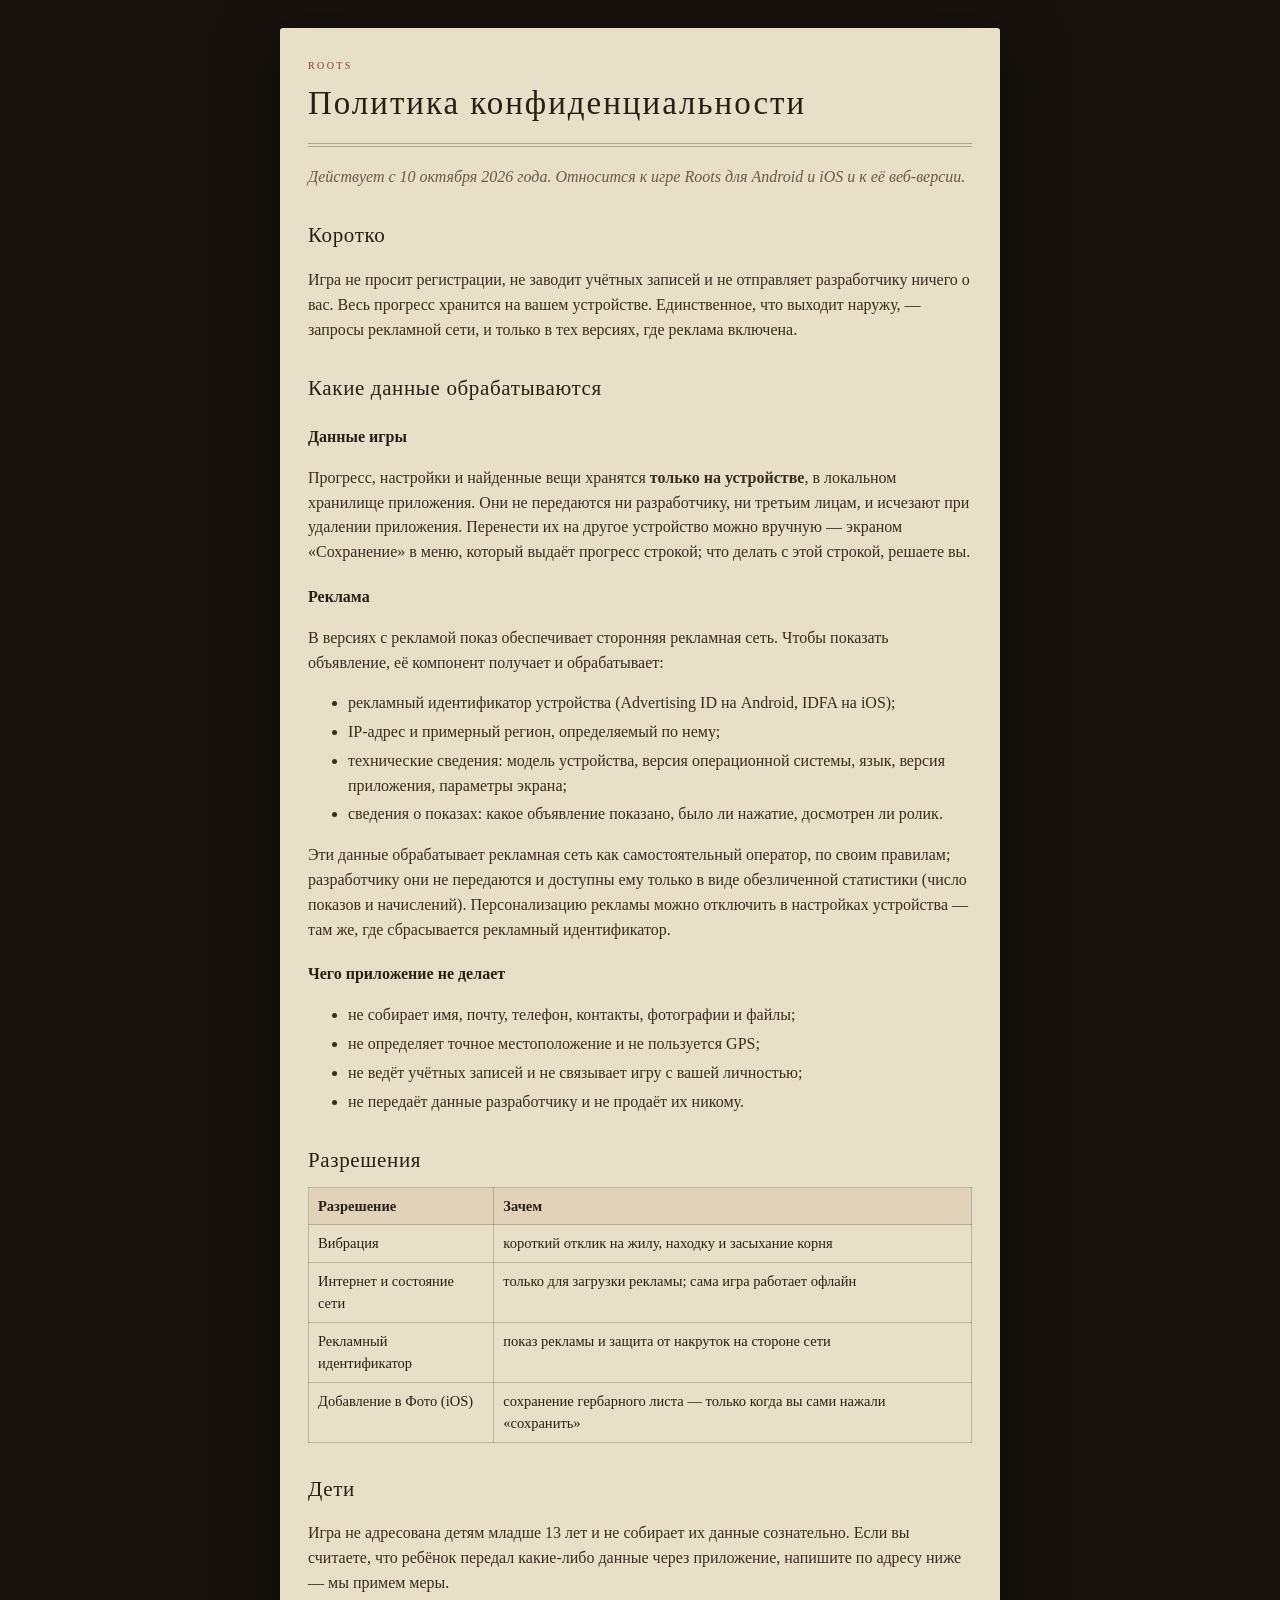
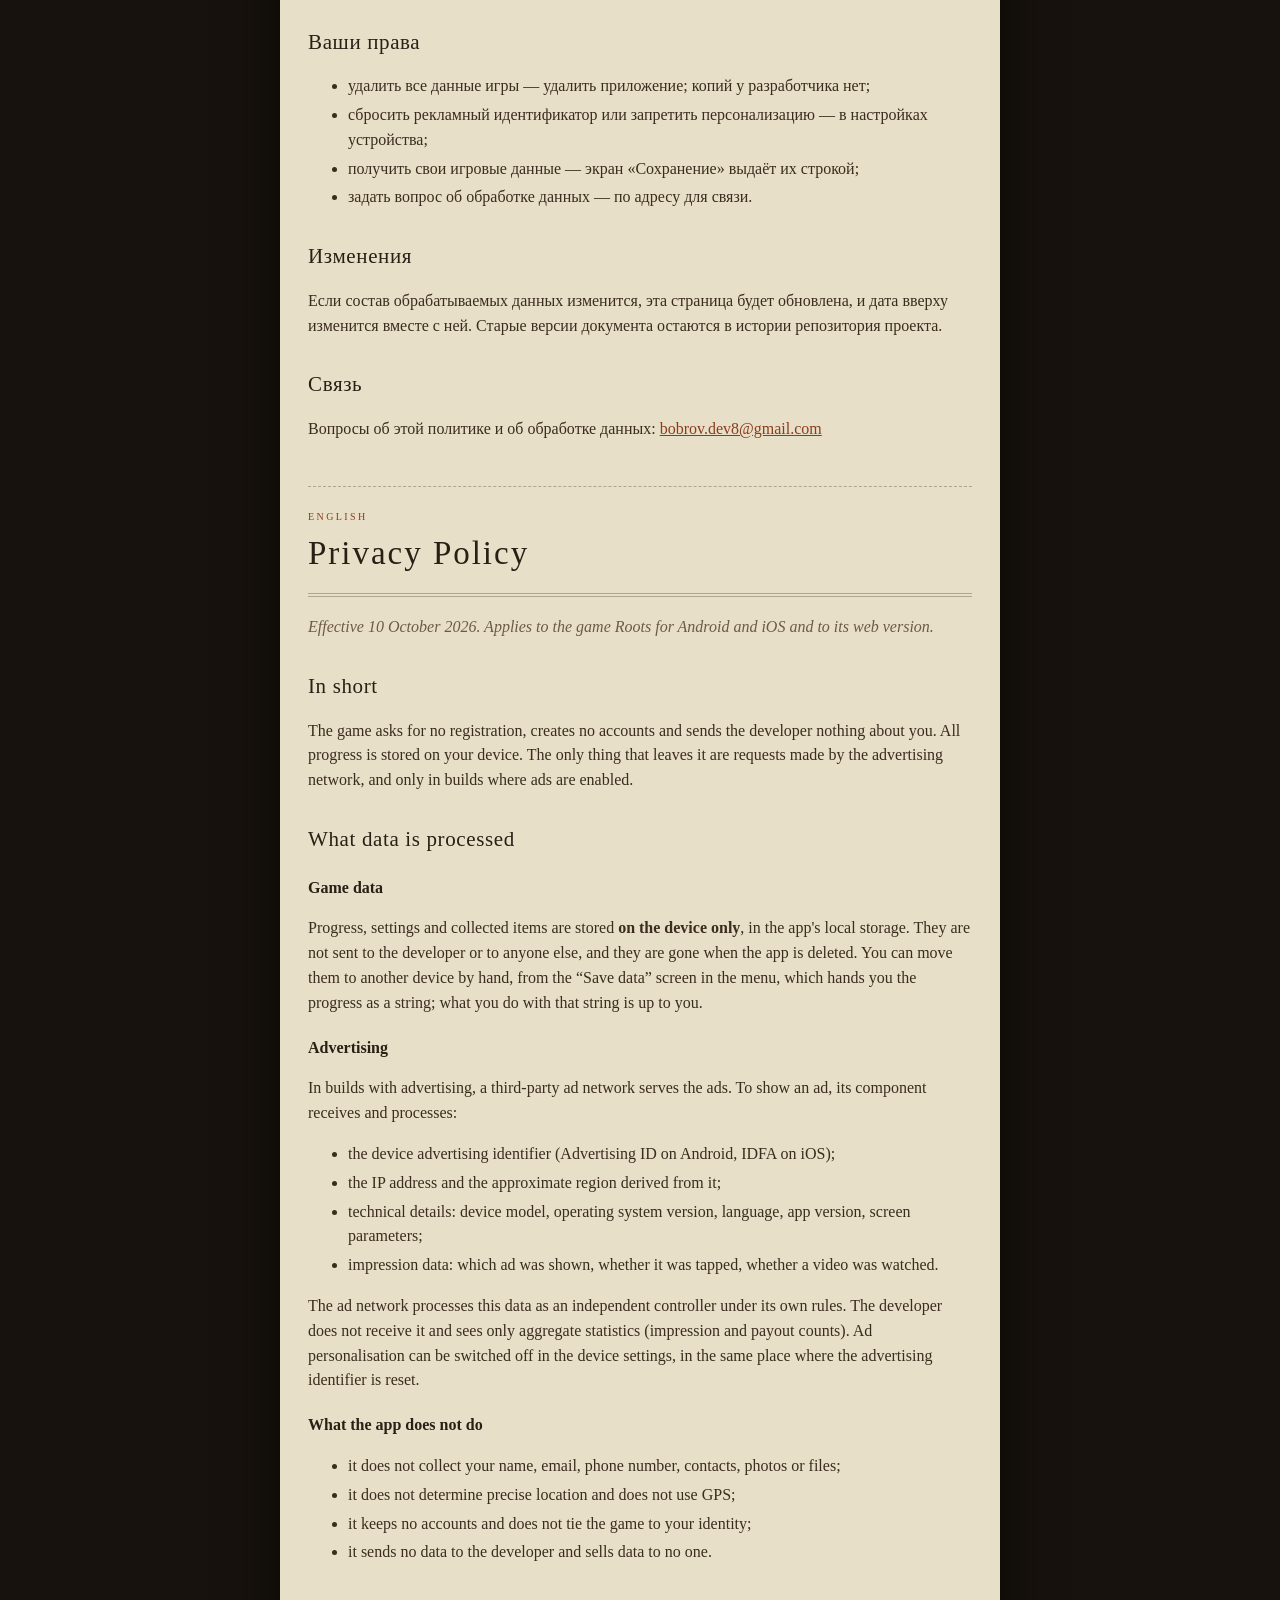
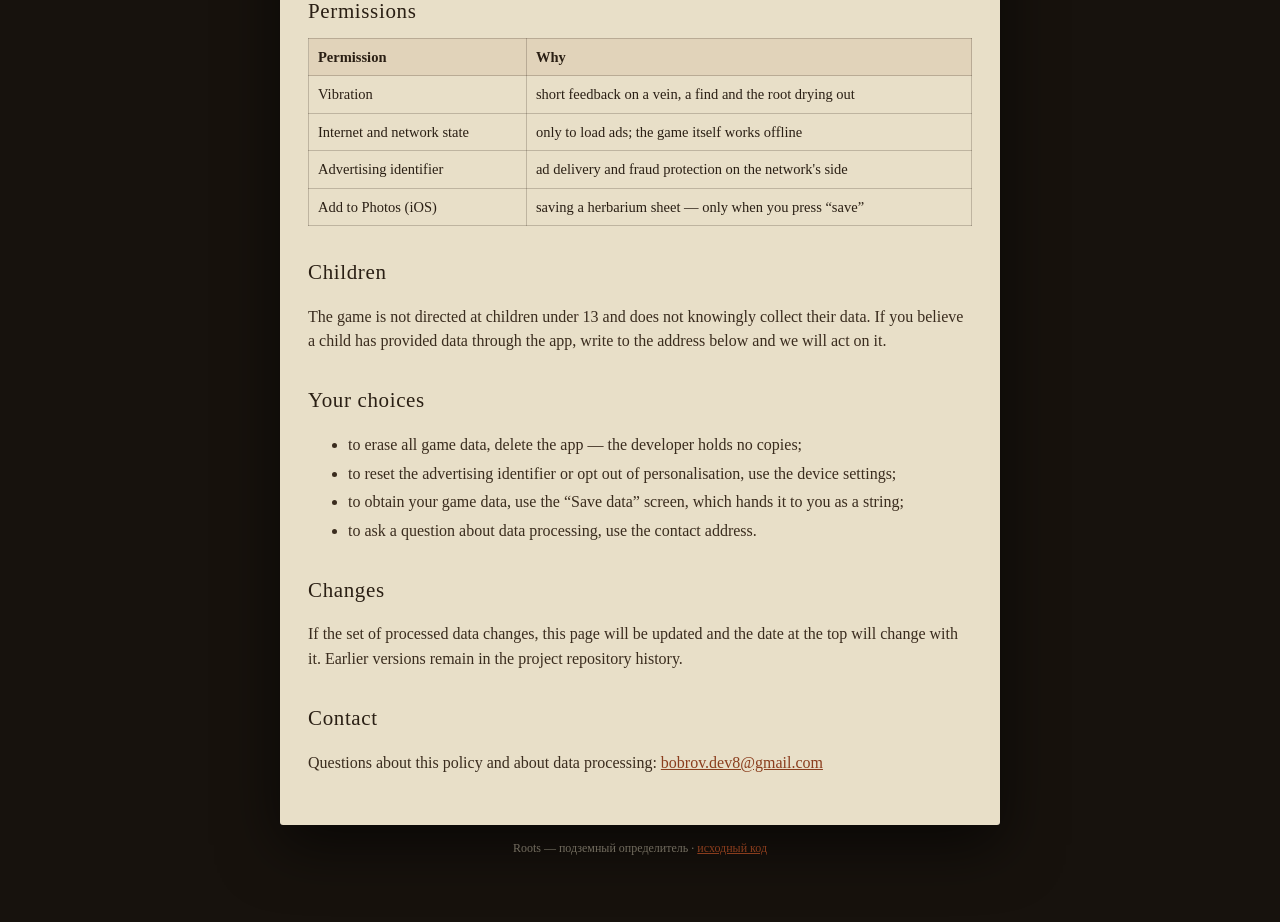
==== index.html @ 3f5374ba "Политика конфиденциальности Roots Отдельный публичный репозиторий: страницы GitHub Pages на бесплатн" ====
<!doctype html>
<html lang="ru">
<head>
<meta charset="utf-8">
<meta name="viewport" content="width=device-width,initial-scale=1">
<title>Roots — документы</title>
<meta http-equiv="refresh" content="0; url=privacy.html">
<style>body{background:#17120d;color:#e8dfc8;font:16px/1.5 Georgia,serif;
  display:grid;place-content:center;height:100vh;margin:0;text-align:center}
 a{color:#e0a954}</style>
</head>
<body><p>Roots · <a href="privacy.html">политика конфиденциальности</a></p></body>
</html>
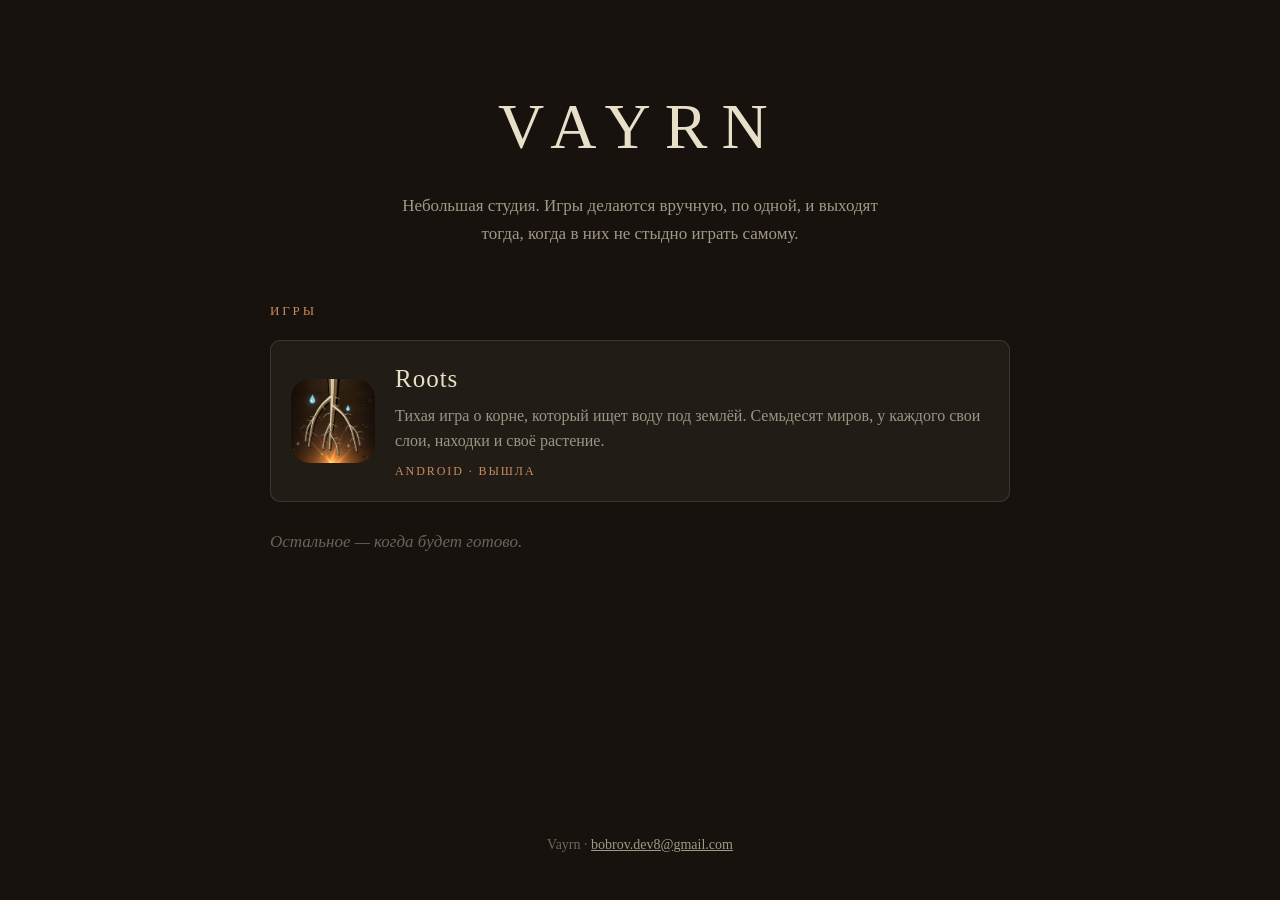
==== commit c0fb4e99: "Сайт студии: Vayrn и страница игры внутри Было: репозиторий с одной страницей политики, и её адрес с" ====
--- a/index.html
+++ b/index.html
@@ -3,11 +3,85 @@
 <head>
 <meta charset="utf-8">
 <meta name="viewport" content="width=device-width,initial-scale=1">
-<title>Roots — документы</title>
-<meta http-equiv="refresh" content="0; url=privacy.html">
-<style>body{background:#17120d;color:#e8dfc8;font:16px/1.5 Georgia,serif;
-  display:grid;place-content:center;height:100vh;margin:0;text-align:center}
- a{color:#e0a954}</style>
+<title>Vayrn — игры</title>
+<meta name="description" content="Небольшая студия: игры, сделанные вручную и без лишнего.">
+<meta property="og:title" content="Vayrn">
+<meta property="og:description" content="Небольшая студия: игры, сделанные вручную и без лишнего.">
+<meta property="og:type" content="website">
+<style>
+  :root{ --paper:#e8dfc8; --ink:#2a1f14; --ink2:#6d5a45; --sepia:#8a3d1d;
+         --dark:#17120d; --serif:Georgia,"Iowan Old Style","Noto Serif",serif; }
+  *{box-sizing:border-box}
+  body{margin:0;background:var(--dark);color:var(--paper);
+       font:400 17px/1.6 var(--serif);min-height:100vh;
+       display:flex;flex-direction:column}
+  .wrap{max-width:780px;margin:0 auto;padding:0 20px;width:100%}
+  /* Дети флексбокса по умолчанию не ужимаются уже своего содержимого:
+     строка в 28em выталкивала страницу шире экрана, и на телефоне всё
+     уезжало вправо. */
+  body > *{min-width:0;width:100%}
+  header p{max-width:min(28em,100%)}
+
+  header{text-align:center;padding:76px 20px 10px}
+  header h1{margin:0;font-weight:400;font-size:clamp(40px,10vw,64px);letter-spacing:.22em;
+            text-transform:uppercase}
+  header p{margin:14px auto 0;max-width:28em;color:rgba(232,223,200,.66)}
+
+  main{flex:1;padding:44px 0 20px}
+  h2{font-weight:400;font-size:13px;letter-spacing:.22em;text-transform:uppercase;
+     color:#c98b5e;margin:0 0 18px}
+
+  .game{display:flex;gap:20px;align-items:center;text-decoration:none;color:inherit;
+        background:rgba(232,223,200,.05);border:1px solid rgba(232,223,200,.14);
+        border-radius:10px;padding:18px 20px;transition:background .15s,border-color .15s}
+  .game:hover{background:rgba(232,223,200,.09);border-color:rgba(232,223,200,.3)}
+  .game img{width:84px;height:84px;border-radius:18px;flex:0 0 auto}
+  /* без min-width:0 текст внутри flex не ужимается и выталкивает
+     страницу вбок — на узком экране всё уезжало за край */
+  .game > span{min-width:0;overflow-wrap:break-word}
+  .game h3{margin:0 0 4px;font-weight:400;font-size:25px;letter-spacing:.04em}
+  .game p{margin:0;color:rgba(232,223,200,.62);font-size:16px}
+  .tag{display:inline-block;margin-top:8px;font-size:12px;letter-spacing:.16em;
+       text-transform:uppercase;color:#c98b5e}
+
+  .soon{margin-top:26px;color:rgba(232,223,200,.4);font-style:italic}
+
+  footer{color:rgba(232,223,200,.42);font-size:14px;text-align:center;padding:30px 20px 44px}
+  footer a{color:rgba(232,223,200,.66)}
+  a{color:#e0a954}
+</style>
 </head>
-<body><p>Roots · <a href="privacy.html">политика конфиденциальности</a></p></body>
+<body>
+
+<header>
+  <h1>Vayrn</h1>
+  <p>Небольшая студия. Игры делаются вручную, по одной, и выходят тогда,
+     когда в них не стыдно играть самому.</p>
+</header>
+
+<main>
+  <div class="wrap">
+    <h2>Игры</h2>
+
+    <a class="game" href="roots/">
+      <img src="roots/icon.png" alt="">
+      <span>
+        <h3>Roots</h3>
+        <p>Тихая игра о корне, который ищет воду под землёй. Семьдесят миров,
+           у каждого свои слои, находки и своё растение.</p>
+        <span class="tag">Android · вышла</span>
+      </span>
+    </a>
+
+    <p class="soon">Остальное — когда будет готово.</p>
+  </div>
+</main>
+
+<footer>
+  <div class="wrap">
+    Vayrn · <a href="mailto:bobrov.dev8@gmail.com">bobrov.dev8@gmail.com</a>
+  </div>
+</footer>
+
+</body>
 </html>
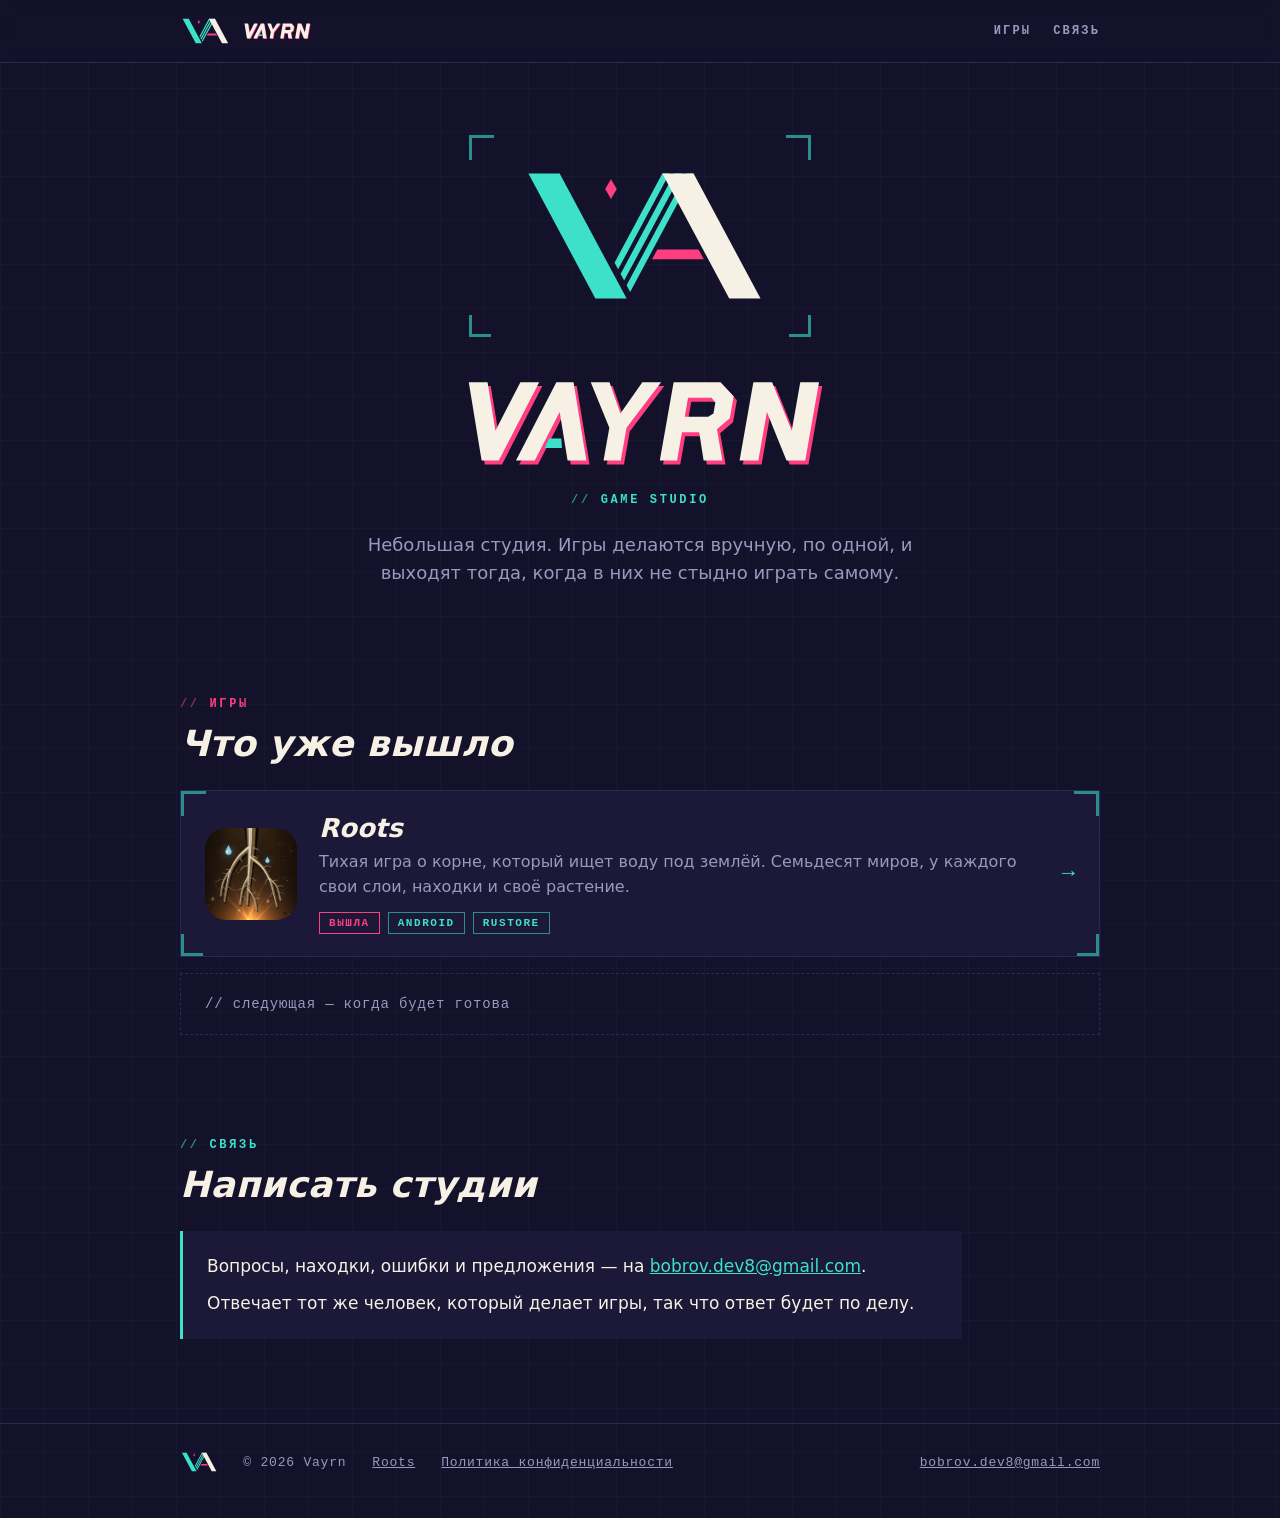
==== commit c0f48ab6: "Сайт в фирменном стиле Vayrn Весь сайт перестроен от утверждённого знака студии — монограммы VA. Нич" ====
--- a/index.html
+++ b/index.html
@@ -3,83 +3,90 @@
 <head>
 <meta charset="utf-8">
 <meta name="viewport" content="width=device-width,initial-scale=1">
-<title>Vayrn — игры</title>
-<meta name="description" content="Небольшая студия: игры, сделанные вручную и без лишнего.">
-<meta property="og:title" content="Vayrn">
-<meta property="og:description" content="Небольшая студия: игры, сделанные вручную и без лишнего.">
+<title>Vayrn — студия игр</title>
+<meta name="description" content="Vayrn — небольшая студия игр. Игры делаются вручную, по одной, и выходят тогда, когда в них не стыдно играть самому.">
+<meta property="og:title" content="Vayrn — студия игр">
+<meta property="og:description" content="Небольшая студия. Игры делаются вручную, по одной.">
 <meta property="og:type" content="website">
-<style>
-  :root{ --paper:#e8dfc8; --ink:#2a1f14; --ink2:#6d5a45; --sepia:#8a3d1d;
-         --dark:#17120d; --serif:Georgia,"Iowan Old Style","Noto Serif",serif; }
-  *{box-sizing:border-box}
-  body{margin:0;background:var(--dark);color:var(--paper);
-       font:400 17px/1.6 var(--serif);min-height:100vh;
-       display:flex;flex-direction:column}
-  .wrap{max-width:780px;margin:0 auto;padding:0 20px;width:100%}
-  /* Дети флексбокса по умолчанию не ужимаются уже своего содержимого:
-     строка в 28em выталкивала страницу шире экрана, и на телефоне всё
-     уезжало вправо. */
-  body > *{min-width:0;width:100%}
-  header p{max-width:min(28em,100%)}
-
-  header{text-align:center;padding:76px 20px 10px}
-  header h1{margin:0;font-weight:400;font-size:clamp(40px,10vw,64px);letter-spacing:.22em;
-            text-transform:uppercase}
-  header p{margin:14px auto 0;max-width:28em;color:rgba(232,223,200,.66)}
-
-  main{flex:1;padding:44px 0 20px}
-  h2{font-weight:400;font-size:13px;letter-spacing:.22em;text-transform:uppercase;
-     color:#c98b5e;margin:0 0 18px}
-
-  .game{display:flex;gap:20px;align-items:center;text-decoration:none;color:inherit;
-        background:rgba(232,223,200,.05);border:1px solid rgba(232,223,200,.14);
-        border-radius:10px;padding:18px 20px;transition:background .15s,border-color .15s}
-  .game:hover{background:rgba(232,223,200,.09);border-color:rgba(232,223,200,.3)}
-  .game img{width:84px;height:84px;border-radius:18px;flex:0 0 auto}
-  /* без min-width:0 текст внутри flex не ужимается и выталкивает
-     страницу вбок — на узком экране всё уезжало за край */
-  .game > span{min-width:0;overflow-wrap:break-word}
-  .game h3{margin:0 0 4px;font-weight:400;font-size:25px;letter-spacing:.04em}
-  .game p{margin:0;color:rgba(232,223,200,.62);font-size:16px}
-  .tag{display:inline-block;margin-top:8px;font-size:12px;letter-spacing:.16em;
-       text-transform:uppercase;color:#c98b5e}
-
-  .soon{margin-top:26px;color:rgba(232,223,200,.4);font-style:italic}
-
-  footer{color:rgba(232,223,200,.42);font-size:14px;text-align:center;padding:30px 20px 44px}
-  footer a{color:rgba(232,223,200,.66)}
-  a{color:#e0a954}
-</style>
+<meta property="og:url" content="https://vayrn.ru/">
+<meta name="theme-color" content="#14122B">
+<link rel="icon" href="assets/favicon.svg" type="image/svg+xml">
+<link rel="stylesheet" href="assets/site.css">
 </head>
 <body>
 
-<header>
-  <h1>Vayrn</h1>
-  <p>Небольшая студия. Игры делаются вручную, по одной, и выходят тогда,
-     когда в них не стыдно играть самому.</p>
+<header class="top">
+  <div class="wrap">
+    <a class="brand" href="./" aria-label="Vayrn — на главную">
+      <img class="mark" src="assets/vayrn-mark.svg" alt="">
+      <img class="word" src="assets/vayrn-wordmark.svg" alt="Vayrn">
+    </a>
+    <nav class="nav" aria-label="Разделы">
+      <a href="#games">Игры</a>
+      <a href="#contact">Связь</a>
+    </nav>
+  </div>
 </header>
 
 <main>
-  <div class="wrap">
-    <h2>Игры</h2>
+  <div class="hero">
+    <div class="wrap">
+      <div class="scope">
+        <img class="mark" src="assets/vayrn-mark.svg" alt="">
+        <i class="c1"></i><i class="c2"></i>
+      </div>
+      <h1 style="margin:0"><img class="word" src="assets/vayrn-wordmark.svg" alt="Vayrn"></h1>
+      <p class="tag">Game studio</p>
+      <p class="lead">Небольшая студия. Игры делаются вручную, по одной, и выходят
+         тогда, когда в них не стыдно играть самому.</p>
+    </div>
+  </div>
 
-    <a class="game" href="roots/">
-      <img src="roots/icon.png" alt="">
-      <span>
-        <h3>Roots</h3>
-        <p>Тихая игра о корне, который ищет воду под землёй. Семьдесят миров,
-           у каждого свои слои, находки и своё растение.</p>
-        <span class="tag">Android · вышла</span>
-      </span>
-    </a>
+  <section id="games">
+    <div class="wrap">
+      <p class="tag pink">Игры</p>
+      <h2 class="h2">Что уже вышло</h2>
 
-    <p class="soon">Остальное — когда будет готово.</p>
-  </div>
+      <a class="card scope" href="roots/">
+        <img class="ico" src="roots/icon.png" alt="">
+        <span class="body">
+          <h3>Roots</h3>
+          <p>Тихая игра о корне, который ищет воду под землёй. Семьдесят миров,
+             у каждого свои слои, находки и своё растение.</p>
+          <span class="chips">
+            <span class="chip live">Вышла</span>
+            <span class="chip">Android</span>
+            <span class="chip">RuStore</span>
+          </span>
+        </span>
+        <span class="go" aria-hidden="true">→</span>
+        <i class="c1"></i><i class="c2"></i>
+      </a>
+
+      <p class="soon">// следующая — когда будет готова</p>
+    </div>
+  </section>
+
+  <section id="contact">
+    <div class="wrap">
+      <p class="tag">Связь</p>
+      <h2 class="h2">Написать студии</h2>
+      <div class="plain">
+        <p>Вопросы, находки, ошибки и предложения — на
+           <a href="mailto:bobrov.dev8@gmail.com">bobrov.dev8@gmail.com</a>.</p>
+        <p>Отвечает тот же человек, который делает игры, так что ответ будет по делу.</p>
+      </div>
+    </div>
+  </section>
 </main>
 
-<footer>
+<footer class="foot">
   <div class="wrap">
-    Vayrn · <a href="mailto:bobrov.dev8@gmail.com">bobrov.dev8@gmail.com</a>
+    <img class="mark" src="assets/vayrn-mark.svg" alt="">
+    <span>© 2026 Vayrn</span>
+    <a href="roots/">Roots</a>
+    <a href="roots/privacy.html">Политика конфиденциальности</a>
+    <a class="sp" href="mailto:bobrov.dev8@gmail.com">bobrov.dev8@gmail.com</a>
   </div>
 </footer>
 
--- a/assets/site.css
+++ b/assets/site.css
@@ -0,0 +1,232 @@
+/* ===========================================================
+   Vayrn — общий стиль сайта.
+
+   Всё здесь выведено из знака студии, а не придумано рядом с ним:
+     • цвета — четыре цвета логотипа и пятый, приглушённая бирюза
+       его рамки;
+     • угловые скобки — та самая рамка-прицел вокруг монограммы,
+       она отмечает здесь всё, на что стоит навести взгляд;
+     • скошенные углы кнопок и наклон заголовков — срез граней V и A;
+     • розовая тень со сдвигом — как под буквами названия;
+     • моноширинные подписи с «//» — строка GAME STUDIO под знаком.
+
+   Шрифты системные, и это не экономия: сайт не тянет ничего с чужих
+   серверов, как и сама игра. Подключить шрифт с Google — значит
+   отдать ему адрес каждого посетителя ради красивой буквы «а».
+   =========================================================== */
+
+:root{
+  --bg:#14122B;          /* фон знака */
+  --bg-2:#1B1838;        /* плашки: тот же индиго, на шаг светлее */
+  --line:#2C2853;        /* тихие границы */
+  --teal:#3DE0C8;
+  --teal-dim:#2A8F8A;    /* цвет рамки-прицела */
+  --pink:#FF3D81;
+  --cream:#F6F1E4;
+  --mute:#9C98BD;        /* второстепенный текст */
+
+  --sans:"Segoe UI",system-ui,-apple-system,Roboto,"Helvetica Neue",Arial,sans-serif;
+  --mono:ui-monospace,"Cascadia Mono",Consolas,"Courier New",monospace;
+  --cut:12px;            /* срез угла */
+}
+
+*{box-sizing:border-box}
+html{-webkit-text-size-adjust:100%}
+body{
+  margin:0;background:var(--bg);color:var(--cream);
+  font:400 17px/1.6 var(--sans);
+  /* едва заметная сетка — экран, а не лист бумаги */
+  background-image:
+    linear-gradient(rgba(61,224,200,.035) 1px,transparent 1px),
+    linear-gradient(90deg,rgba(61,224,200,.035) 1px,transparent 1px);
+  background-size:44px 44px;
+}
+img,svg{max-width:100%;display:block}
+a{color:var(--teal)}
+a:hover{color:var(--cream)}
+:focus-visible{outline:2px solid var(--pink);outline-offset:3px}
+
+.wrap{max-width:960px;margin:0 auto;padding:0 20px}
+
+/* ── подпись в духе «// GAME STUDIO» ───────────────────── */
+.tag{
+  font:700 12px/1.4 var(--mono);letter-spacing:.22em;text-transform:uppercase;
+  color:var(--teal);margin:0;
+}
+.tag::before{content:"// ";color:var(--teal-dim)}
+.tag.pink{color:var(--pink)}
+.tag.pink::before{color:#a02a57}
+
+/* ── шапка ─────────────────────────────────────────────── */
+.top{
+  position:sticky;top:0;z-index:5;
+  background:rgba(20,18,43,.9);backdrop-filter:blur(8px);
+  border-bottom:1px solid var(--line);
+}
+.top .wrap{display:flex;align-items:center;gap:18px;height:62px}
+.brand{display:flex;align-items:center;gap:12px;text-decoration:none;min-width:0}
+.brand .mark{height:26px;width:auto;flex:0 0 auto}
+.brand .word{height:17px;width:auto;flex:0 0 auto}
+.nav{margin-left:auto;display:flex;gap:22px;min-width:0}
+.nav a{
+  font:700 12px var(--mono);letter-spacing:.18em;text-transform:uppercase;
+  color:var(--mute);text-decoration:none;white-space:nowrap;
+}
+.nav a:hover,.nav a[aria-current]{color:var(--teal)}
+
+/* ── рамка-прицел: четыре скобки по углам ──────────────── */
+.scope{position:relative}
+.scope::before,.scope::after,
+.scope > .c1,.scope > .c2{
+  content:"";position:absolute;width:22px;height:22px;
+  border:3px solid var(--teal-dim);pointer-events:none;
+  transition:border-color .2s,transform .2s;
+}
+.scope::before{top:0;left:0;border-right:0;border-bottom:0}
+.scope::after{top:0;right:0;border-left:0;border-bottom:0}
+.scope > .c1{bottom:0;right:0;border-left:0;border-top:0}
+.scope > .c2{bottom:0;left:0;border-right:0;border-top:0}
+
+/* ── первый экран студии ───────────────────────────────── */
+.hero{padding:72px 0 64px;text-align:center}
+.hero .scope{display:inline-block;padding:34px 46px;margin-bottom:34px}
+.hero .mark{width:min(250px,56vw);height:auto}
+.hero .word{width:min(380px,78vw);height:auto;margin:0 auto 22px}
+.hero .lead{max-width:34em;margin:22px auto 0;color:var(--mute);font-size:18px}
+
+/* ── разделы ───────────────────────────────────────────── */
+section{padding:44px 0}
+.h2{
+  margin:10px 0 26px;font:800 clamp(26px,5vw,36px)/1.15 var(--sans);
+  letter-spacing:.01em;font-style:italic;   /* наклон, как у букв названия */
+}
+
+/* ── карточка игры ─────────────────────────────────────── */
+.card{
+  display:flex;gap:22px;align-items:center;min-width:0;
+  padding:22px 24px;text-decoration:none;color:inherit;
+  background:var(--bg-2);border:1px solid var(--line);
+  transition:border-color .2s,transform .2s,box-shadow .2s;
+}
+.card:hover{
+  border-color:var(--teal);color:inherit;
+  transform:translate(-3px,-3px);box-shadow:6px 6px 0 var(--pink);
+}
+.card:hover.scope::before,.card:hover.scope::after,
+.card:hover.scope > .c1,.card:hover.scope > .c2{border-color:var(--teal)}
+.card img.ico{width:92px;height:92px;border-radius:20px;flex:0 0 auto}
+.card .body{min-width:0;flex:1}
+.card h3{margin:0 0 4px;font:800 26px/1.2 var(--sans);font-style:italic}
+.card p{margin:0;color:var(--mute);font-size:16px}
+.card .go{
+  flex:0 0 auto;font:700 22px var(--mono);color:var(--teal);
+  transition:transform .2s;
+}
+.card:hover .go{transform:translateX(5px);color:var(--pink)}
+.chips{display:flex;flex-wrap:wrap;gap:8px;margin-top:12px}
+.chip{
+  font:700 11px var(--mono);letter-spacing:.14em;text-transform:uppercase;
+  padding:4px 9px;border:1px solid var(--teal-dim);color:var(--teal);
+}
+.chip.live{border-color:var(--pink);color:var(--pink)}
+
+.soon{
+  margin-top:16px;padding:22px 24px;border:1px dashed var(--line);
+  color:var(--mute);font:400 14px var(--mono);letter-spacing:.06em;
+}
+
+/* ── кнопка со срезанным углом ─────────────────────────── */
+.btn{
+  display:inline-block;padding:14px 30px;text-decoration:none;
+  font:800 15px var(--mono);letter-spacing:.12em;text-transform:uppercase;
+  background:var(--pink);color:var(--bg);
+  clip-path:polygon(0 0,calc(100% - var(--cut)) 0,100% var(--cut),100% 100%,var(--cut) 100%,0 calc(100% - var(--cut)));
+  transition:background .15s,transform .15s;
+}
+.btn:hover{background:var(--cream);color:var(--bg);transform:translateY(-2px)}
+.btn.ghost{background:transparent;color:var(--teal);box-shadow:inset 0 0 0 2px var(--teal-dim);clip-path:none}
+.btn.ghost:hover{color:var(--bg);background:var(--teal)}
+
+/* ── страница игры ─────────────────────────────────────── */
+.game-hero{padding:56px 0 34px}
+.game-hero .row{display:flex;gap:26px;align-items:center;min-width:0}
+.game-hero img.ico{width:132px;height:132px;border-radius:28px;flex:0 0 auto;
+                   box-shadow:8px 8px 0 var(--pink)}
+.game-hero .txt{min-width:0}
+.game-hero h1{
+  margin:6px 0 8px;font:800 clamp(44px,11vw,84px)/.95 var(--sans);
+  font-style:italic;letter-spacing:.01em;
+  text-shadow:4px 4px 0 var(--pink);
+}
+.game-hero .sub{margin:0;color:var(--mute);font-size:19px;max-width:28em}
+.cta{display:flex;flex-wrap:wrap;gap:14px;align-items:center;margin-top:28px}
+.cta .later{font:400 13px var(--mono);color:var(--mute);letter-spacing:.06em}
+
+.lead-p{font-size:19px;max-width:40em;color:var(--cream)}
+
+.shots{
+  display:flex;gap:16px;overflow-x:auto;padding:14px 20px 18px;
+  scroll-snap-type:x mandatory;scrollbar-color:var(--teal-dim) transparent;
+}
+.shots img{
+  width:236px;height:auto;flex:0 0 auto;scroll-snap-align:center;
+  border:1px solid var(--line);background:var(--bg-2);
+}
+
+.grid{display:grid;grid-template-columns:repeat(auto-fit,minmax(250px,1fr));gap:14px}
+.feat{background:var(--bg-2);border:1px solid var(--line);padding:20px 20px 22px;min-width:0}
+.feat .n{font:700 12px var(--mono);letter-spacing:.2em;color:var(--pink)}
+.feat h3{margin:8px 0 6px;font:800 19px/1.25 var(--sans)}
+.feat p{margin:0;color:var(--mute);font-size:15.5px}
+
+.plain{background:var(--bg-2);border-left:3px solid var(--teal);padding:22px 24px;max-width:46em}
+.plain p{margin:0 0 10px}
+.plain p:last-child{margin:0}
+
+/* ── документ (политика) ───────────────────────────────── */
+.doc{max-width:760px;margin:0 auto;padding:44px 20px 30px}
+.doc .eyebrow{font:700 12px var(--mono);letter-spacing:.22em;text-transform:uppercase;color:var(--teal)}
+.doc .eyebrow::before{content:"// ";color:var(--teal-dim)}
+.doc h1{margin:8px 0 4px;font:800 clamp(30px,6.5vw,44px)/1.1 var(--sans);font-style:italic}
+.doc h2{margin:38px 0 10px;font:800 23px/1.25 var(--sans);color:var(--cream)}
+.doc h3{margin:24px 0 6px;font:700 13px var(--mono);letter-spacing:.16em;text-transform:uppercase;color:var(--pink)}
+.doc p,.doc li{color:#d9d5ee}
+.doc li{margin:5px 0}
+.doc b{color:var(--cream)}
+.doc .rule{height:3px;width:64px;background:var(--pink);margin:16px 0 22px}
+.doc .note{color:var(--mute);font-style:italic}
+.doc table{border-collapse:collapse;width:100%;margin:12px 0 6px;font-size:15px}
+.doc th,.doc td{border:1px solid var(--line);padding:9px 11px;text-align:left;vertical-align:top}
+.doc th{background:var(--bg-2);font:700 12px var(--mono);letter-spacing:.12em;text-transform:uppercase;color:var(--teal)}
+.doc td{color:#d9d5ee}
+.doc code{font:13px var(--mono);background:var(--bg-2);padding:1px 5px;color:var(--teal)}
+.doc .lang{margin-top:54px;padding-top:30px;border-top:1px dashed var(--line)}
+
+/* ── подвал ────────────────────────────────────────────── */
+.foot{border-top:1px solid var(--line);margin-top:40px;padding:28px 0 46px}
+.foot .wrap{display:flex;flex-wrap:wrap;gap:10px 26px;align-items:center}
+.foot,.foot a{font:400 13px var(--mono);letter-spacing:.06em;color:var(--mute)}
+.foot a:hover{color:var(--teal)}
+.foot .mark{height:20px;width:auto}
+.foot .sp{margin-left:auto}
+
+/* ── узкий экран ───────────────────────────────────────── */
+@media (max-width:600px){
+  body{font-size:16px}
+  .top .wrap{height:56px}
+  .brand .word{display:none}          /* в шапке хватает знака */
+  .nav{gap:16px}
+  .hero{padding:48px 0 40px}
+  .hero .scope{padding:26px 30px}
+  .card{flex-wrap:wrap;padding:18px}
+  .card img.ico{width:72px;height:72px;border-radius:16px}
+  .card .go{display:none}
+  .game-hero .row{flex-direction:column;align-items:flex-start}
+  .game-hero img.ico{width:104px;height:104px;border-radius:22px;box-shadow:6px 6px 0 var(--pink)}
+  .foot .sp{margin-left:0;width:100%}
+}
+
+/* движение — только тем, кто его не отключал */
+@media (prefers-reduced-motion:reduce){
+  *{transition:none !important}
+}
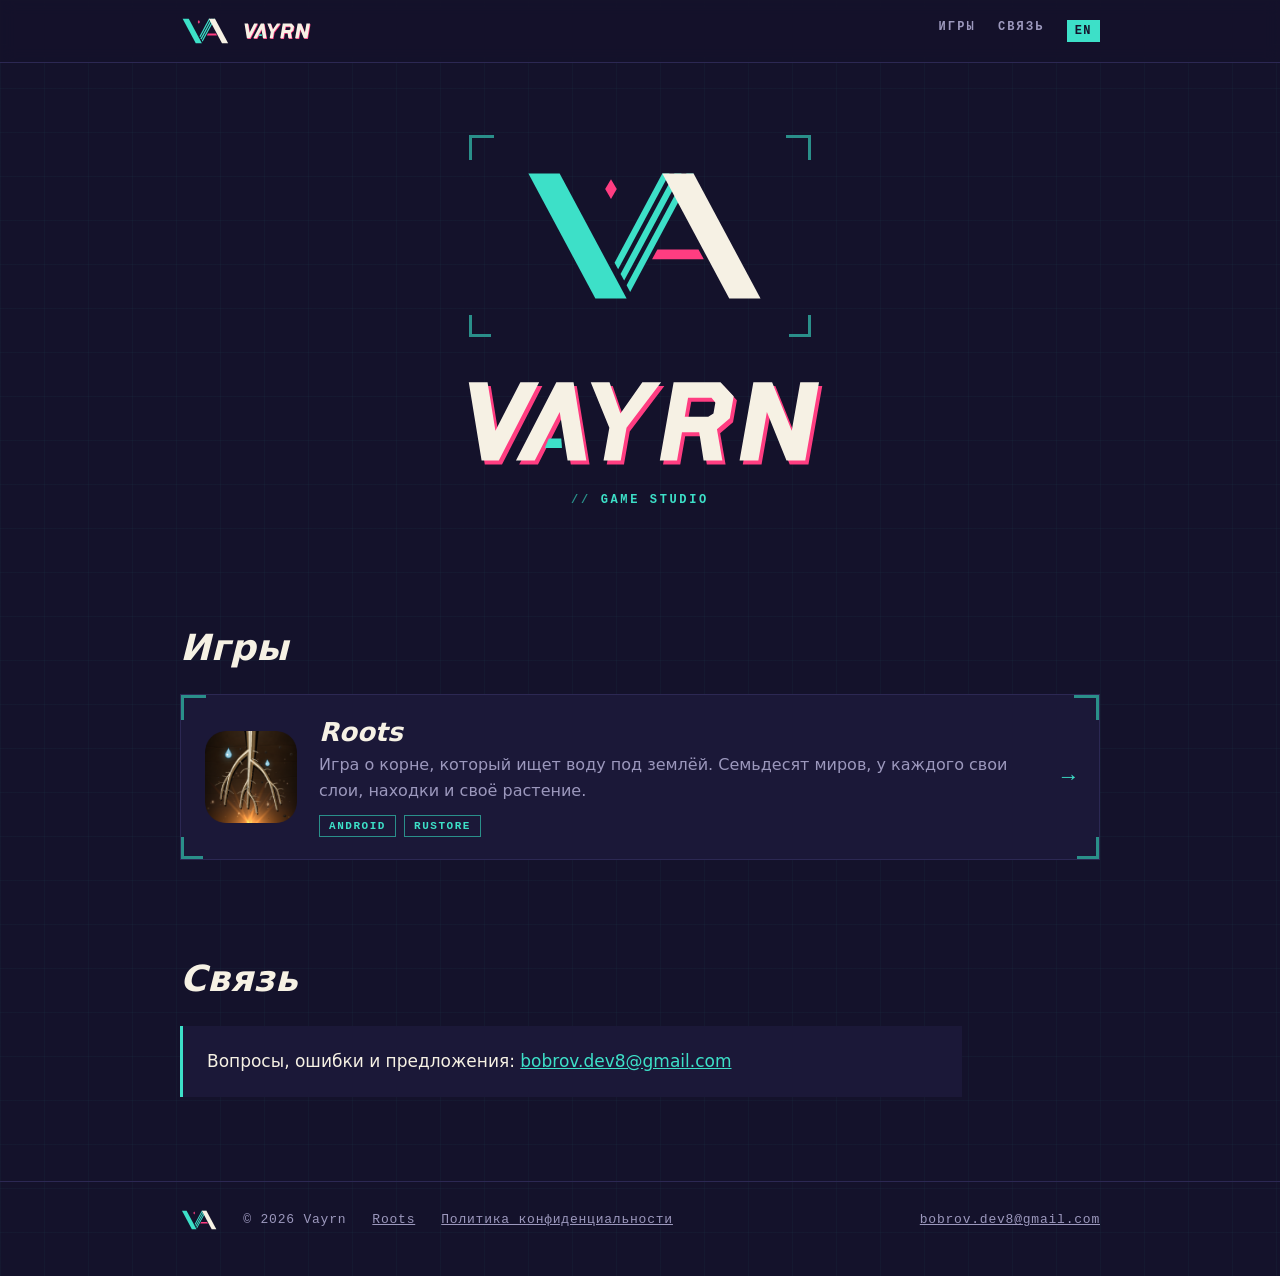
==== commit 4266a99c: "Английская версия, тексты без украшений, политика на двух страницах Английская версия всего сайта: /" ====
--- a/index.html
+++ b/index.html
@@ -4,12 +4,14 @@
 <meta charset="utf-8">
 <meta name="viewport" content="width=device-width,initial-scale=1">
 <title>Vayrn — студия игр</title>
-<meta name="description" content="Vayrn — небольшая студия игр. Игры делаются вручную, по одной, и выходят тогда, когда в них не стыдно играть самому.">
+<meta name="description" content="Vayrn — студия игр. Roots — игра о корне, который ищет воду под землёй.">
 <meta property="og:title" content="Vayrn — студия игр">
-<meta property="og:description" content="Небольшая студия. Игры делаются вручную, по одной.">
+<meta property="og:description" content="Студия игр Vayrn. Roots уже в RuStore.">
 <meta property="og:type" content="website">
 <meta property="og:url" content="https://vayrn.ru/">
 <meta name="theme-color" content="#14122B">
+<link rel="alternate" hreflang="ru" href="https://vayrn.ru/">
+<link rel="alternate" hreflang="en" href="https://vayrn.ru/en/">
 <link rel="icon" href="assets/favicon.svg" type="image/svg+xml">
 <link rel="stylesheet" href="assets/site.css">
 </head>
@@ -24,6 +26,7 @@
     <nav class="nav" aria-label="Разделы">
       <a href="#games">Игры</a>
       <a href="#contact">Связь</a>
+      <a class="lang-sw" href="en/" lang="en" hreflang="en" aria-label="English version">EN</a>
     </nav>
   </div>
 </header>
@@ -37,24 +40,20 @@
       </div>
       <h1 style="margin:0"><img class="word" src="assets/vayrn-wordmark.svg" alt="Vayrn"></h1>
       <p class="tag">Game studio</p>
-      <p class="lead">Небольшая студия. Игры делаются вручную, по одной, и выходят
-         тогда, когда в них не стыдно играть самому.</p>
     </div>
   </div>
 
   <section id="games">
     <div class="wrap">
-      <p class="tag pink">Игры</p>
-      <h2 class="h2">Что уже вышло</h2>
+      <h2 class="h2">Игры</h2>
 
       <a class="card scope" href="roots/">
         <img class="ico" src="roots/icon.png" alt="">
         <span class="body">
           <h3>Roots</h3>
-          <p>Тихая игра о корне, который ищет воду под землёй. Семьдесят миров,
+          <p>Игра о корне, который ищет воду под землёй. Семьдесят миров,
              у каждого свои слои, находки и своё растение.</p>
           <span class="chips">
-            <span class="chip live">Вышла</span>
             <span class="chip">Android</span>
             <span class="chip">RuStore</span>
           </span>
@@ -62,19 +61,15 @@
         <span class="go" aria-hidden="true">→</span>
         <i class="c1"></i><i class="c2"></i>
       </a>
-
-      <p class="soon">// следующая — когда будет готова</p>
     </div>
   </section>
 
   <section id="contact">
     <div class="wrap">
-      <p class="tag">Связь</p>
-      <h2 class="h2">Написать студии</h2>
+      <h2 class="h2">Связь</h2>
       <div class="plain">
-        <p>Вопросы, находки, ошибки и предложения — на
-           <a href="mailto:bobrov.dev8@gmail.com">bobrov.dev8@gmail.com</a>.</p>
-        <p>Отвечает тот же человек, который делает игры, так что ответ будет по делу.</p>
+        <p>Вопросы, ошибки и предложения:
+           <a href="mailto:bobrov.dev8@gmail.com">bobrov.dev8@gmail.com</a></p>
       </div>
     </div>
   </section>
--- a/assets/site.css
+++ b/assets/site.css
@@ -230,3 +230,13 @@
 @media (prefers-reduced-motion:reduce){
   *{transition:none !important}
 }
+
+/* ── переключатель языка ───────────────────────────────── */
+.nav a.lang-sw{
+  color:var(--bg);background:var(--teal);padding:4px 8px;letter-spacing:.12em;
+}
+.nav a.lang-sw:hover{background:var(--pink);color:var(--bg)}
+@media (max-width:600px){
+  .nav{gap:12px}
+  .nav a{font-size:11px;letter-spacing:.12em}
+}
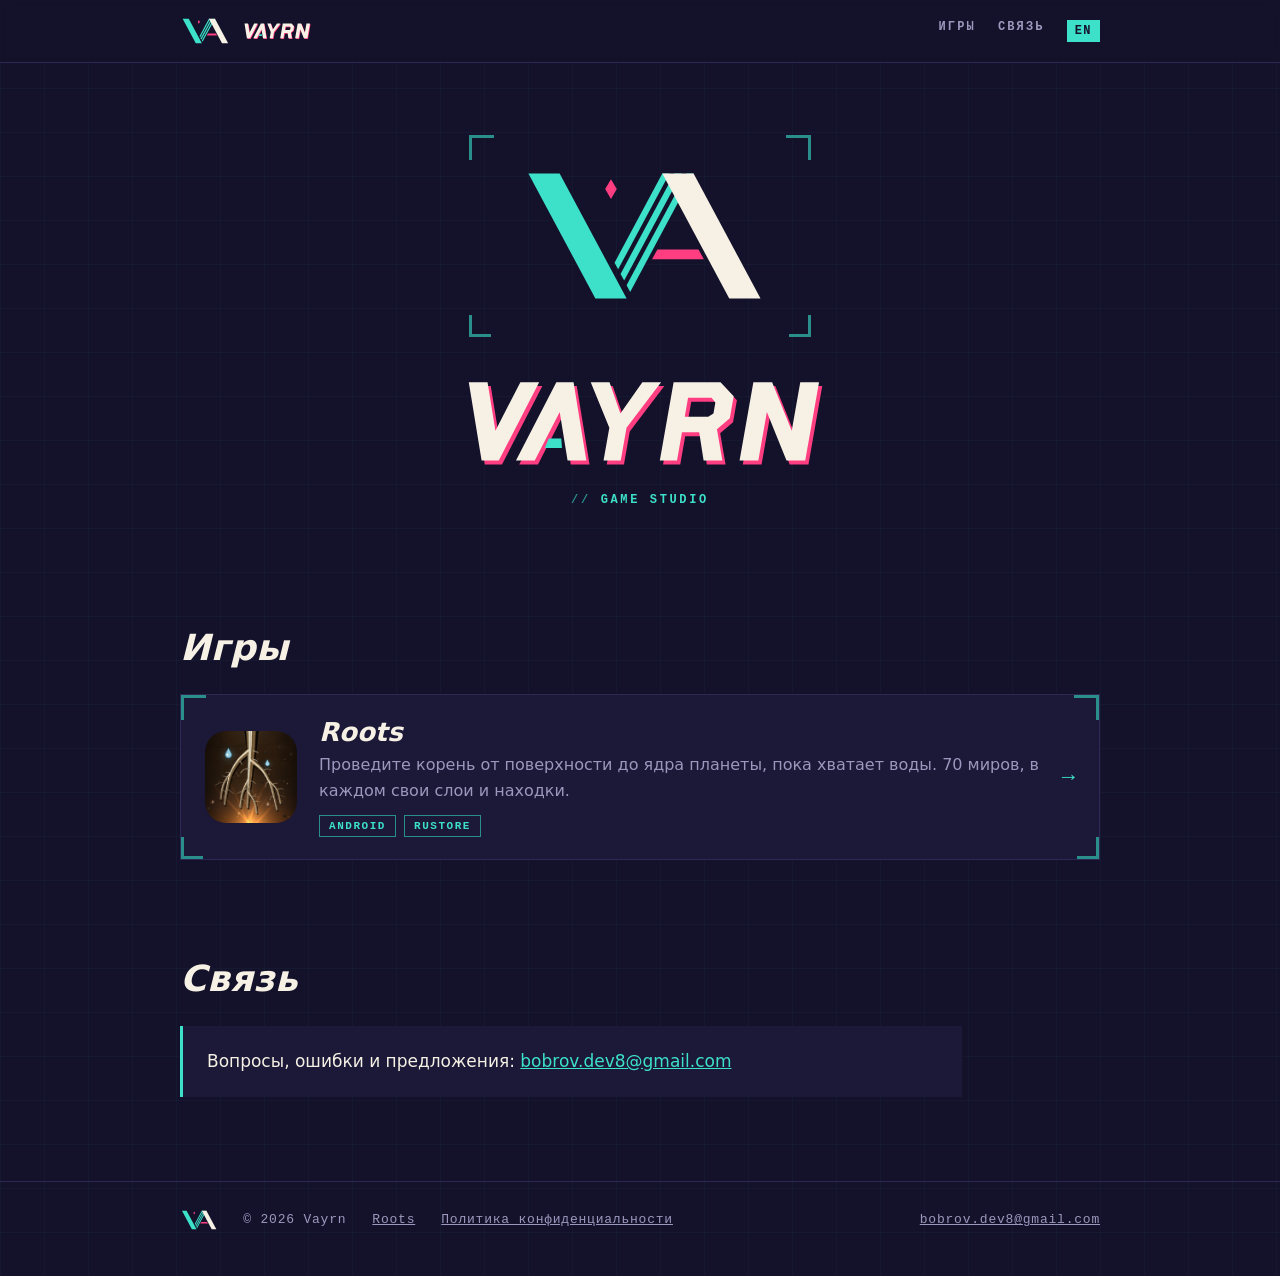
==== commit 71112022: "Roots: новое описание игры (RU/EN) Co-Authored-By: Claude Fable 5.2 <noreply@anthropic.com>" ====
--- a/index.html
+++ b/index.html
@@ -51,8 +51,8 @@
         <img class="ico" src="roots/icon.png" alt="">
         <span class="body">
           <h3>Roots</h3>
-          <p>Игра о корне, который ищет воду под землёй. Семьдесят миров,
-             у каждого свои слои, находки и своё растение.</p>
+          <p>Проведите корень от поверхности до ядра планеты, пока хватает воды.
+             70 миров, в каждом свои слои и находки.</p>
           <span class="chips">
             <span class="chip">Android</span>
             <span class="chip">RuStore</span>
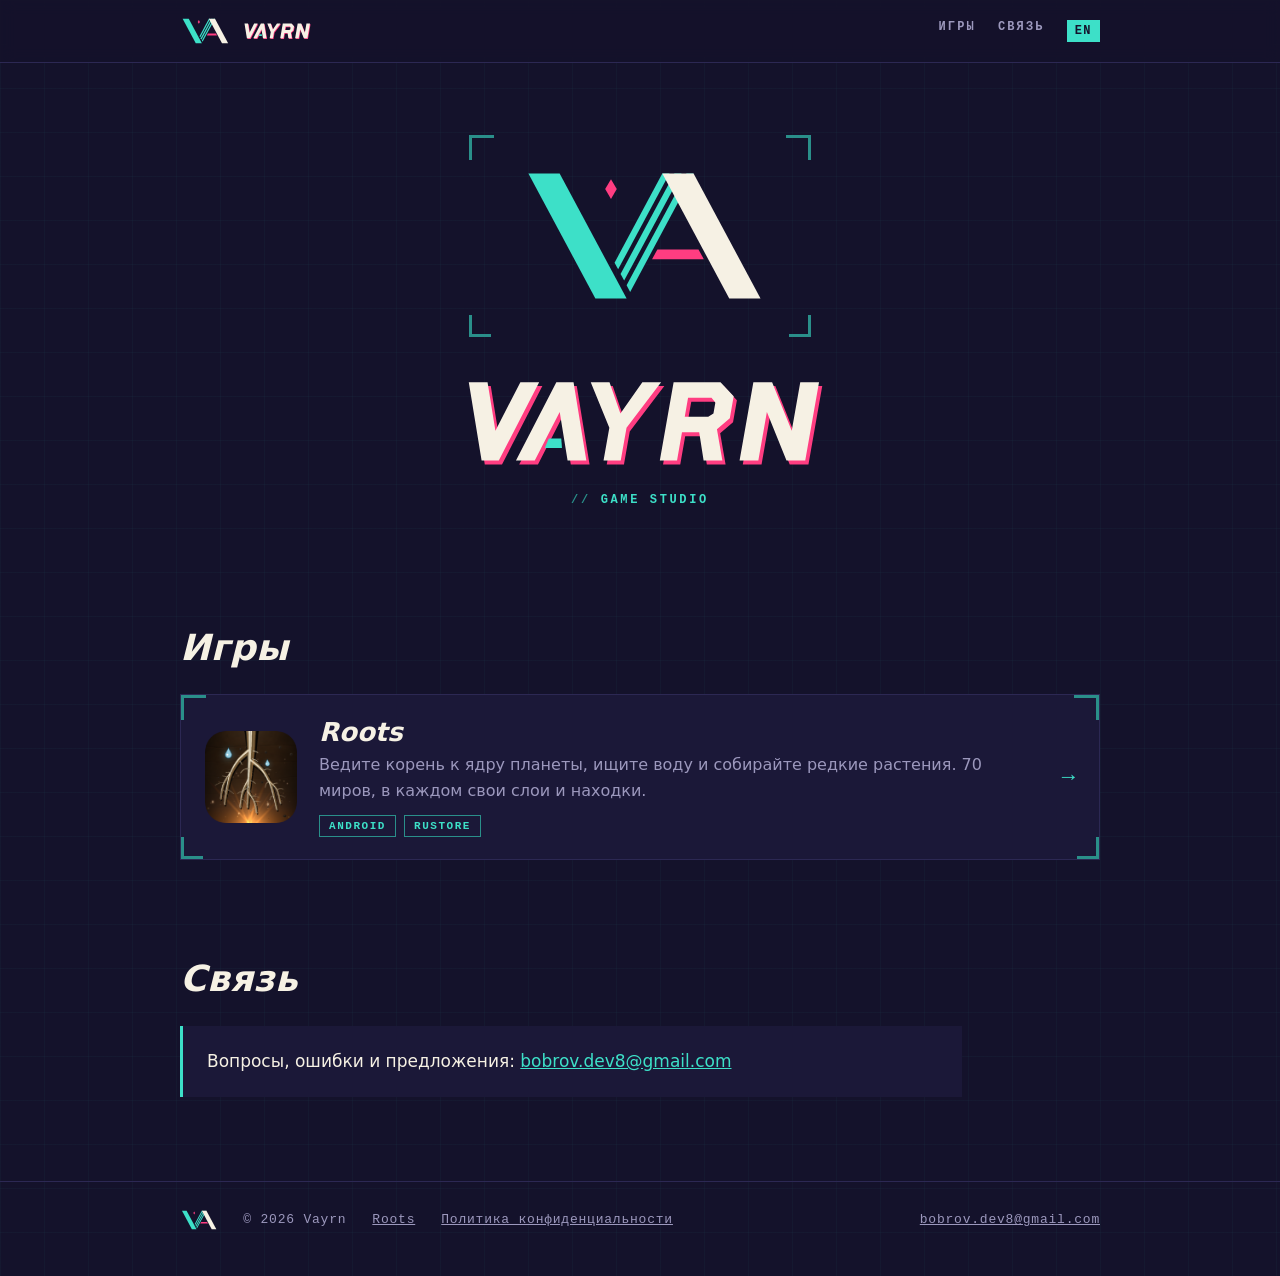
==== commit 3920bb5c: "Обновить описание Roots на главной" ====
--- a/index.html
+++ b/index.html
@@ -51,7 +51,7 @@
         <img class="ico" src="roots/icon.png" alt="">
         <span class="body">
           <h3>Roots</h3>
-          <p>Проведите корень от поверхности до ядра планеты, пока хватает воды.
+          <p>Ведите корень к ядру планеты, ищите воду и собирайте редкие растения.
              70 миров, в каждом свои слои и находки.</p>
           <span class="chips">
             <span class="chip">Android</span>
